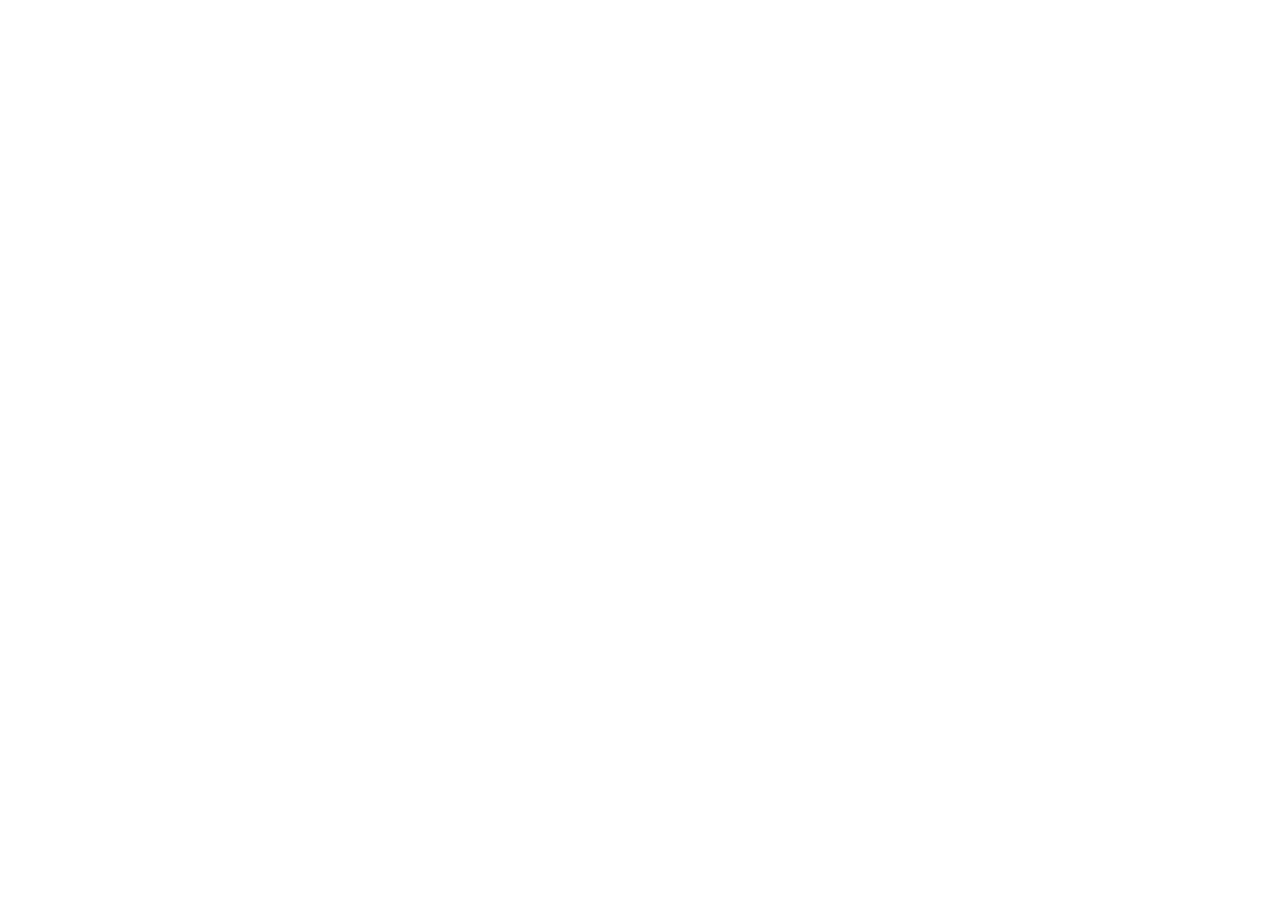
==== index.html @ 93b29252 "Create index.html" ====
<!DOCTYPE html>
<html lang="vi">
<head>
  <!-- Basic -->
  <meta charset="UTF-8" />
  <meta name="viewport" content="width=device-width, initial-scale=1.0" />
  <link rel="icon" type="image/png" href="https://sf-static.upanhlaylink.com/img/image_2026062330d16beadb8e49e645f57eea4432deee.jpg" />
  <!-- preload Google Font -->
  <link rel="preconnect" href="https://fonts.googleapis.com">
  <link rel="preconnect" href="https://fonts.gstatic.com" crossorigin>

  <link
    rel="preload"
    as="style"
    href="https://fonts.googleapis.com/css2?family=Poppins:wght@400;500;600;700&display=swap"
    onload="this.onload=null;this.rel='stylesheet'"
  >

  <noscript>
    <link
      rel="stylesheet"
      href="https://fonts.googleapis.com/css2?family=Poppins:wght@400;500;600;700&display=swap"
    >
  </noscript>
  
  <!-- SEO Utama -->
  <title>Nguyễn Việt Hoàng | Hai Phong Devil | Web Developer</title>
  <meta name="description" content="Website chính thức của Nguyễn Việt Hoàng (Hai Phong Devil). Web Developer chuyên nghiệp, quản lý hệ thống HOANGKUN STORE." />
  <meta name="keywords" content="Nguyễn Việt Hoàng, Hai Phong Devil, Hoangkun, Web Developer, HOANGKUN STORE" />
  <meta name="author" content="Nguyễn Việt Hoàng" />

  <!-- Theme / PWA -->
  <meta name="theme-color" content="#030014" />
  <meta name="mobile-web-app-capable" content="yes" />
  <meta name="apple-mobile-web-app-capable" content="yes" />
  <meta name="apple-mobile-web-app-status-bar-style" content="black-translucent" />

  <!-- Open Graph -->
  <meta property="og:type" content="website" />
  <meta property="og:url" content="https://hoangkun1207.github.io/Kunmmo/" />
  <meta property="og:title" content="Nguyễn Việt Hoàng | Web Developer" />
  <meta property="og:description" content="Portfolio và hệ thống quản lý source code HOANGKUN STORE." />
  <meta property="og:image" content="https://sf-static.upanhlaylink.com/img/image_2026062330d16beadb8e49e645f57eea4432deee.jpg" />

  <!-- Twitter -->
  <meta name="twitter:card" content="summary_large_image" />
  <meta name="twitter:url" content="https://hoangkun1207.github.io/Kunmmo/" />
  <meta name="twitter:title" content="Nguyễn Việt Hoàng | Web Developer" />
  <meta name="twitter:description" content="Website chính thức của Nguyễn Việt Hoàng." />
  <meta name="twitter:image" content="https://sf-static.upanhlaylink.com/img/image_2026062330d16beadb8e49e645f57eea4432deee.jpg" />

  <!-- Canonical -->
  <link rel="canonical" href="https://hoangkun1207.github.io/Kunmmo/" />

  <!-- Structured Data: Person -->
  <script type="application/ld+json">
  {
    "@context": "https://schema.org",
    "@type": "Person",
    "name": "Nguyễn Việt Hoàng",
    "url": "https://hoangkun1207.github.io/Kunmmo/",
    "image": "https://sf-static.upanhlaylink.com/img/image_2026062330d16beadb8e49e645f57eea4432deee.jpg",
    "jobTitle": "Web Developer",
    "description": "Người đứng sau hệ thống HOANGKUN STORE, chuyên thiết kế website và cung cấp mã nguồn kỹ thuật số.",
    "sameAs": [
      "https://github.com/Hoangkun1207"
    ]
  }
  </script>
</head>

<body>
  <header style="display:none">
    <h1>Nguyễn Việt Hoàng</h1>
    <p>
      Web Developer tại HOANGKUN STORE. Tôi chuyên phát triển các giải pháp web và hệ thống quản lý mã nguồn chuyên nghiệp.
    </p>
  </header>

  <div id="root"></div>

  <script type="module" src="/src/main.jsx"></script>
</body>
</html>
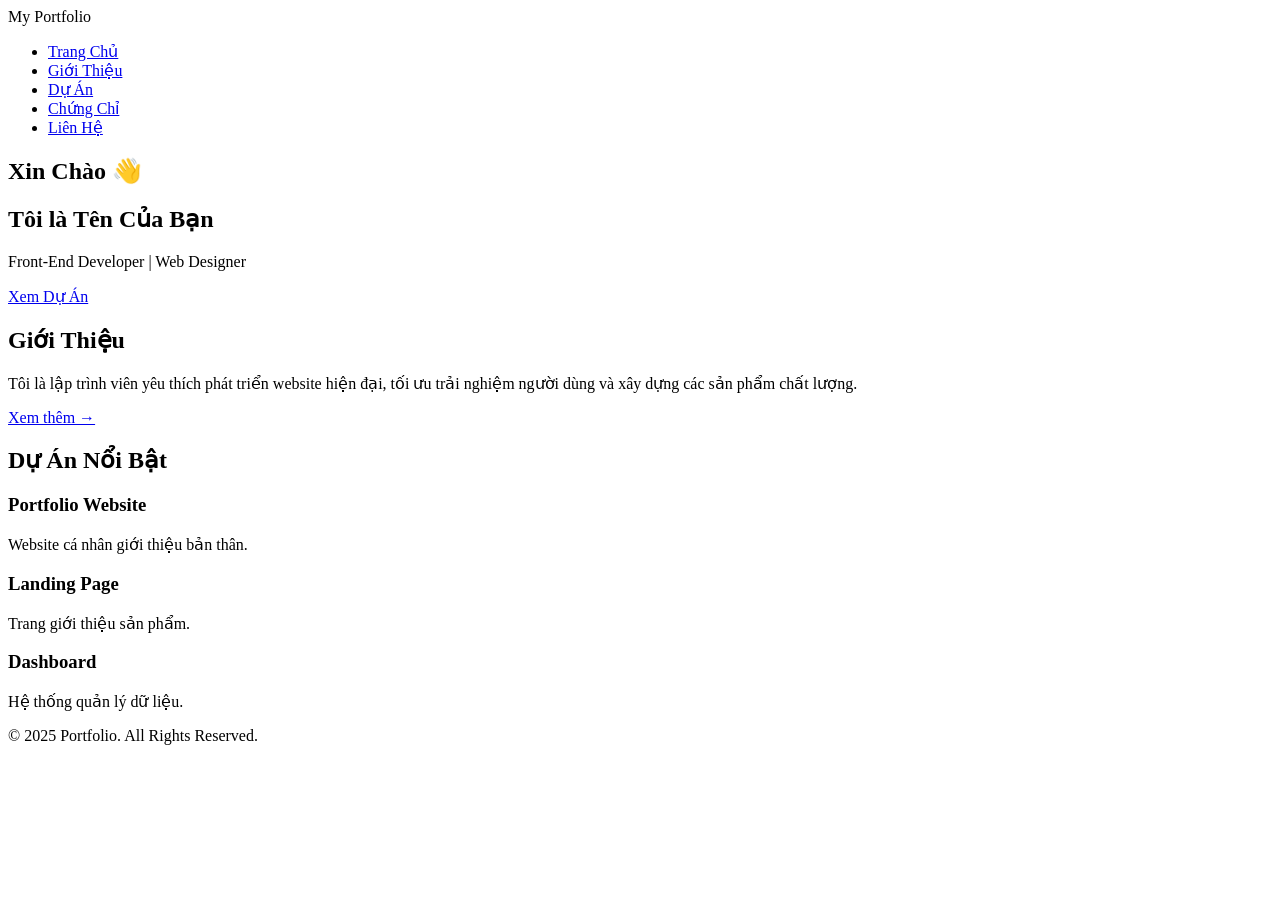
==== commit 0218fee9: "Update index.html" ====
--- a/index.html
+++ b/index.html
@@ -1,84 +1,86 @@
 <!DOCTYPE html>
 <html lang="vi">
 <head>
-  <!-- Basic -->
-  <meta charset="UTF-8" />
-  <meta name="viewport" content="width=device-width, initial-scale=1.0" />
-  <link rel="icon" type="image/png" href="https://sf-static.upanhlaylink.com/img/image_2026062330d16beadb8e49e645f57eea4432deee.jpg" />
-  <!-- preload Google Font -->
-  <link rel="preconnect" href="https://fonts.googleapis.com">
-  <link rel="preconnect" href="https://fonts.gstatic.com" crossorigin>
+    <meta charset="UTF-8">
+    <meta name="viewport" content="width=device-width, initial-scale=1.0">
+    <title>Portfolio Cá Nhân</title>
 
-  <link
-    rel="preload"
-    as="style"
-    href="https://fonts.googleapis.com/css2?family=Poppins:wght@400;500;600;700&display=swap"
-    onload="this.onload=null;this.rel='stylesheet'"
-  >
+    <link rel="stylesheet" href="css/style.css">
+</head>
+<body>
 
-  <noscript>
-    <link
-      rel="stylesheet"
-      href="https://fonts.googleapis.com/css2?family=Poppins:wght@400;500;600;700&display=swap"
-    >
-  </noscript>
-  
-  <!-- SEO Utama -->
-  <title>Nguyễn Việt Hoàng | Hai Phong Devil | Web Developer</title>
-  <meta name="description" content="Website chính thức của Nguyễn Việt Hoàng (Hai Phong Devil). Web Developer chuyên nghiệp, quản lý hệ thống HOANGKUN STORE." />
-  <meta name="keywords" content="Nguyễn Việt Hoàng, Hai Phong Devil, Hoangkun, Web Developer, HOANGKUN STORE" />
-  <meta name="author" content="Nguyễn Việt Hoàng" />
+    <!-- Navbar -->
+    <header>
+        <nav class="navbar">
+            <div class="logo">My Portfolio</div>
 
-  <!-- Theme / PWA -->
-  <meta name="theme-color" content="#030014" />
-  <meta name="mobile-web-app-capable" content="yes" />
-  <meta name="apple-mobile-web-app-capable" content="yes" />
-  <meta name="apple-mobile-web-app-status-bar-style" content="black-translucent" />
+            <ul class="nav-links">
+                <li><a href="index.html">Trang Chủ</a></li>
+                <li><a href="about.html">Giới Thiệu</a></li>
+                <li><a href="projects.html">Dự Án</a></li>
+                <li><a href="certificates.html">Chứng Chỉ</a></li>
+                <li><a href="contact.html">Liên Hệ</a></li>
+            </ul>
+        </nav>
+    </header>
 
-  <!-- Open Graph -->
-  <meta property="og:type" content="website" />
-  <meta property="og:url" content="https://hoangkun1207.github.io/Kunmmo/" />
-  <meta property="og:title" content="Nguyễn Việt Hoàng | Web Developer" />
-  <meta property="og:description" content="Portfolio và hệ thống quản lý source code HOANGKUN STORE." />
-  <meta property="og:image" content="https://sf-static.upanhlaylink.com/img/image_2026062330d16beadb8e49e645f57eea4432deee.jpg" />
+    <!-- Hero -->
+    <section class="hero">
+        <div class="hero-content">
+            <h1>Xin Chào 👋</h1>
+            <h2>Tôi là <span>Tên Của Bạn</span></h2>
+            <p>
+                Front-End Developer | Web Designer
+            </p>
 
-  <!-- Twitter -->
-  <meta name="twitter:card" content="summary_large_image" />
-  <meta name="twitter:url" content="https://hoangkun1207.github.io/Kunmmo/" />
-  <meta name="twitter:title" content="Nguyễn Việt Hoàng | Web Developer" />
-  <meta name="twitter:description" content="Website chính thức của Nguyễn Việt Hoàng." />
-  <meta name="twitter:image" content="https://sf-static.upanhlaylink.com/img/image_2026062330d16beadb8e49e645f57eea4432deee.jpg" />
+            <a href="projects.html" class="btn">
+                Xem Dự Án
+            </a>
+        </div>
+    </section>
 
-  <!-- Canonical -->
-  <link rel="canonical" href="https://hoangkun1207.github.io/Kunmmo/" />
+    <!-- About Preview -->
+    <section class="about-preview">
+        <h2>Giới Thiệu</h2>
 
-  <!-- Structured Data: Person -->
-  <script type="application/ld+json">
-  {
-    "@context": "https://schema.org",
-    "@type": "Person",
-    "name": "Nguyễn Việt Hoàng",
-    "url": "https://hoangkun1207.github.io/Kunmmo/",
-    "image": "https://sf-static.upanhlaylink.com/img/image_2026062330d16beadb8e49e645f57eea4432deee.jpg",
-    "jobTitle": "Web Developer",
-    "description": "Người đứng sau hệ thống HOANGKUN STORE, chuyên thiết kế website và cung cấp mã nguồn kỹ thuật số.",
-    "sameAs": [
-      "https://github.com/Hoangkun1207"
-    ]
-  }
-  </script>
-</head>
+        <p>
+            Tôi là lập trình viên yêu thích phát triển website hiện đại,
+            tối ưu trải nghiệm người dùng và xây dựng các sản phẩm chất lượng.
+        </p>
 
-<body>
-  <header style="display:none">
-    <h1>Nguyễn Việt Hoàng</h1>
-    <p>
-      Web Developer tại HOANGKUN STORE. Tôi chuyên phát triển các giải pháp web và hệ thống quản lý mã nguồn chuyên nghiệp.
-    </p>
-  </header>
+        <a href="about.html">Xem thêm →</a>
+    </section>
 
-  <div id="root"></div>
+    <!-- Project Preview -->
+    <section class="project-preview">
+        <h2>Dự Án Nổi Bật</h2>
 
-  <script type="module" src="/src/main.jsx"></script>
+        <div class="cards">
+
+            <div class="card">
+                <h3>Portfolio Website</h3>
+                <p>Website cá nhân giới thiệu bản thân.</p>
+            </div>
+
+            <div class="card">
+                <h3>Landing Page</h3>
+                <p>Trang giới thiệu sản phẩm.</p>
+            </div>
+
+            <div class="card">
+                <h3>Dashboard</h3>
+                <p>Hệ thống quản lý dữ liệu.</p>
+            </div>
+
+        </div>
+    </section>
+
+    <!-- Footer -->
+    <footer>
+        <p>© 2025 Portfolio. All Rights Reserved.</p>
+    </footer>
+
+    <script src="js/main.js"></script>
+
 </body>
 </html>
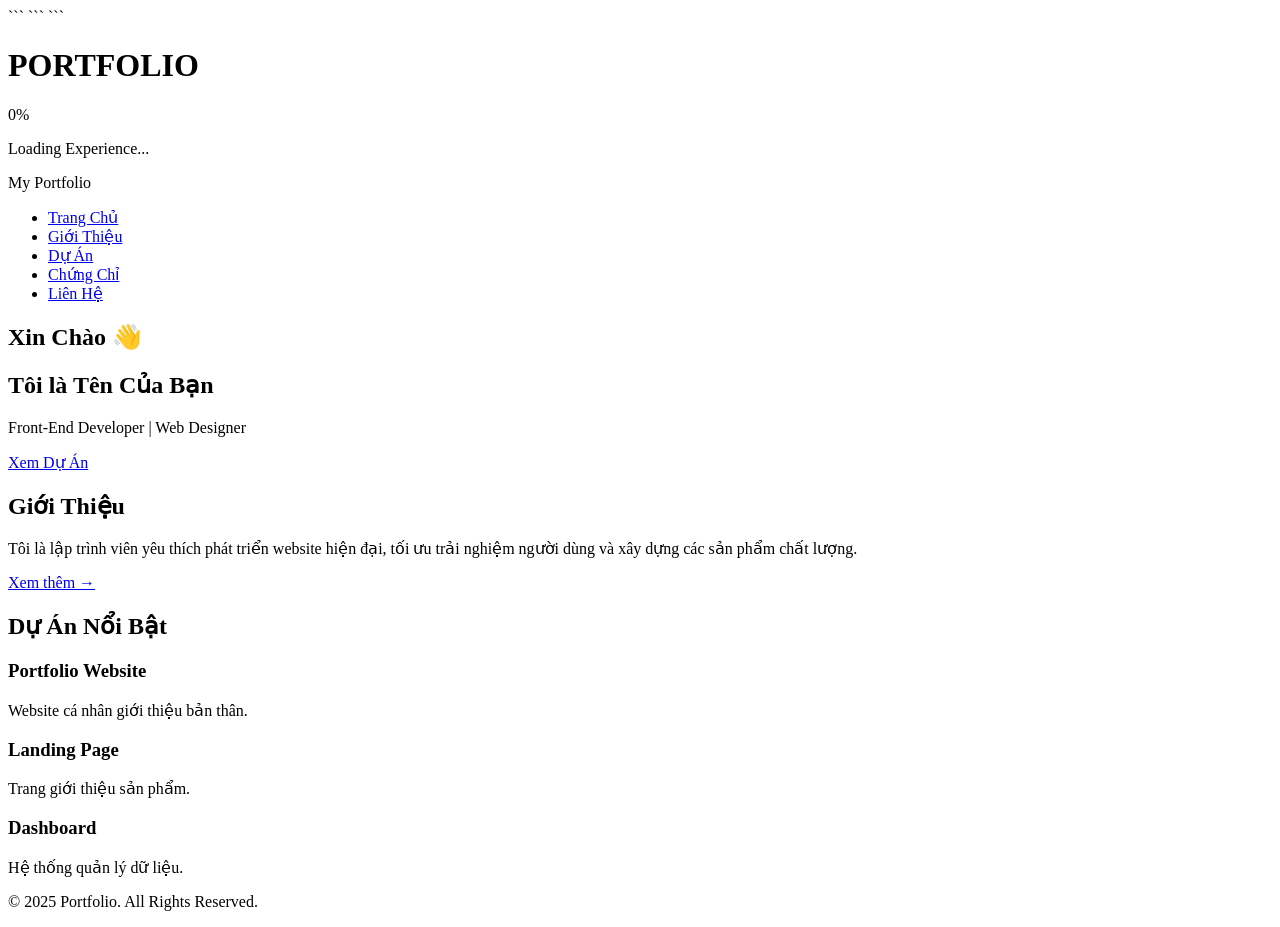
==== commit dc4d60e6: "Update index.html" ====
--- a/index.html
+++ b/index.html
@@ -1,18 +1,52 @@
 <!DOCTYPE html>
+
 <html lang="vi">
 <head>
     <meta charset="UTF-8">
     <meta name="viewport" content="width=device-width, initial-scale=1.0">
     <title>Portfolio Cá Nhân</title>
 
-    <link rel="stylesheet" href="css/style.css">
+```
+<link rel="stylesheet" href="css/style.css">
+```
+
 </head>
 <body>
+
+```
+<!-- LOADER -->
+<div id="loader">
+
+    <div class="logo-container">
+        <div class="ring"></div>
+        <div class="ring ring2"></div>
+
+        <h1 class="logo">
+            PORTFOLIO
+        </h1>
+    </div>
+
+    <div class="loading-bar">
+        <div class="progress"></div>
+    </div>
+
+    <div class="percent" id="percent">
+        0%
+    </div>
+
+    <p class="loading-text">
+        Loading Experience...
+    </p>
+
+</div>
+
+<!-- WEBSITE -->
+<div id="content">
 
     <!-- Navbar -->
     <header>
         <nav class="navbar">
-            <div class="logo">My Portfolio</div>
+            <div class="logo-nav">My Portfolio</div>
 
             <ul class="nav-links">
                 <li><a href="index.html">Trang Chủ</a></li>
@@ -28,7 +62,12 @@
     <section class="hero">
         <div class="hero-content">
             <h1>Xin Chào 👋</h1>
-            <h2>Tôi là <span>Tên Của Bạn</span></h2>
+
+            <h2>
+                Tôi là
+                <span>Tên Của Bạn</span>
+            </h2>
+
             <p>
                 Front-End Developer | Web Designer
             </p>
@@ -39,7 +78,7 @@
         </div>
     </section>
 
-    <!-- About Preview -->
+    <!-- About -->
     <section class="about-preview">
         <h2>Giới Thiệu</h2>
 
@@ -48,11 +87,14 @@
             tối ưu trải nghiệm người dùng và xây dựng các sản phẩm chất lượng.
         </p>
 
-        <a href="about.html">Xem thêm →</a>
+        <a href="about.html">
+            Xem thêm →
+        </a>
     </section>
 
-    <!-- Project Preview -->
+    <!-- Projects -->
     <section class="project-preview">
+
         <h2>Dự Án Nổi Bật</h2>
 
         <div class="cards">
@@ -73,14 +115,19 @@
             </div>
 
         </div>
+
     </section>
 
     <!-- Footer -->
     <footer>
-        <p>© 2025 Portfolio. All Rights Reserved.</p>
+        <p>
+            © 2025 Portfolio. All Rights Reserved.
+        </p>
     </footer>
 
-    <script src="js/main.js"></script>
+</div>
+
+<script src="js/main.js"></script>
 
 </body>
 </html>
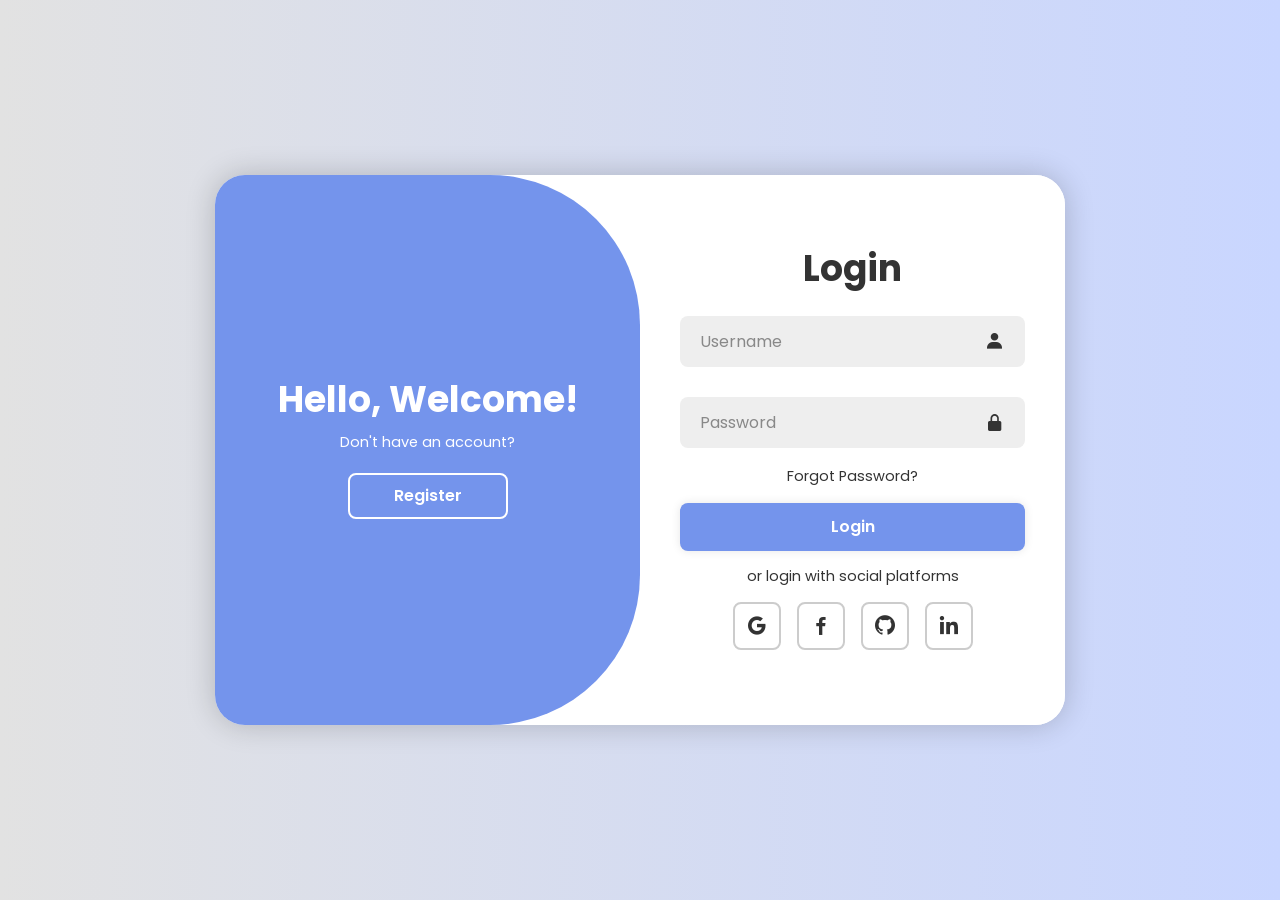
==== commit 0054ad94: "Rename SignUp_LogIn_Form.html to index.html" ====
--- a/index.html
+++ b/index.html
@@ -1,133 +1,82 @@
-<!DOCTYPE html>
-
-<html lang="vi">
-<head>
-    <meta charset="UTF-8">
-    <meta name="viewport" content="width=device-width, initial-scale=1.0">
-    <title>Portfolio Cá Nhân</title>
-
-```
-<link rel="stylesheet" href="css/style.css">
-```
-
-</head>
-<body>
-
-```
-<!-- LOADER -->
-<div id="loader">
-
-    <div class="logo-container">
-        <div class="ring"></div>
-        <div class="ring ring2"></div>
-
-        <h1 class="logo">
-            PORTFOLIO
-        </h1>
-    </div>
-
-    <div class="loading-bar">
-        <div class="progress"></div>
-    </div>
-
-    <div class="percent" id="percent">
-        0%
-    </div>
-
-    <p class="loading-text">
-        Loading Experience...
-    </p>
-
-</div>
-
-<!-- WEBSITE -->
-<div id="content">
-
-    <!-- Navbar -->
-    <header>
-        <nav class="navbar">
-            <div class="logo-nav">My Portfolio</div>
-
-            <ul class="nav-links">
-                <li><a href="index.html">Trang Chủ</a></li>
-                <li><a href="about.html">Giới Thiệu</a></li>
-                <li><a href="projects.html">Dự Án</a></li>
-                <li><a href="certificates.html">Chứng Chỉ</a></li>
-                <li><a href="contact.html">Liên Hệ</a></li>
-            </ul>
-        </nav>
-    </header>
-
-    <!-- Hero -->
-    <section class="hero">
-        <div class="hero-content">
-            <h1>Xin Chào 👋</h1>
-
-            <h2>
-                Tôi là
-                <span>Tên Của Bạn</span>
-            </h2>
-
-            <p>
-                Front-End Developer | Web Designer
-            </p>
-
-            <a href="projects.html" class="btn">
-                Xem Dự Án
-            </a>
-        </div>
-    </section>
-
-    <!-- About -->
-    <section class="about-preview">
-        <h2>Giới Thiệu</h2>
-
-        <p>
-            Tôi là lập trình viên yêu thích phát triển website hiện đại,
-            tối ưu trải nghiệm người dùng và xây dựng các sản phẩm chất lượng.
-        </p>
-
-        <a href="about.html">
-            Xem thêm →
-        </a>
-    </section>
-
-    <!-- Projects -->
-    <section class="project-preview">
-
-        <h2>Dự Án Nổi Bật</h2>
-
-        <div class="cards">
-
-            <div class="card">
-                <h3>Portfolio Website</h3>
-                <p>Website cá nhân giới thiệu bản thân.</p>
-            </div>
-
-            <div class="card">
-                <h3>Landing Page</h3>
-                <p>Trang giới thiệu sản phẩm.</p>
-            </div>
-
-            <div class="card">
-                <h3>Dashboard</h3>
-                <p>Hệ thống quản lý dữ liệu.</p>
-            </div>
-
-        </div>
-
-    </section>
-
-    <!-- Footer -->
-    <footer>
-        <p>
-            © 2025 Portfolio. All Rights Reserved.
-        </p>
-    </footer>
-
-</div>
-
-<script src="js/main.js"></script>
-
-</body>
-</html>
+<!DOCTYPE html>
+<html lang="en">
+<head>
+    <meta charset="UTF-8">
+    <meta name="viewport" content="width=device-width, initial-scale=1.0">
+    <title>Login/Signup Form</title>
+    <link rel="stylesheet" href="SignUp_LogIn_Form.css">
+    <link href='https://unpkg.com/boxicons@2.1.4/css/boxicons.min.css' rel='stylesheet'>
+</head>
+  <body>
+
+    <!-- credits to the writter @leonam-silva-de-souza -->
+      <div class="container">
+          <div class="form-box login">
+              <form action="#">
+                  <h1>Login</h1>
+                  <div class="input-box">
+                      <input type="text" placeholder="Username" required>
+                      <i class='bx bxs-user'></i>
+                  </div>
+                  <div class="input-box">
+                      <input type="password" placeholder="Password" required>
+                      <i class='bx bxs-lock-alt' ></i>
+                  </div>
+                  <div class="forgot-link">
+                      <a href="#">Forgot Password?</a>
+                  </div>
+                  <button type="submit" class="btn">Login</button>
+                  <p>or login with social platforms</p>
+                  <div class="social-icons">
+                      <a href="#"><i class='bx bxl-google' ></i></a>
+                      <a href="#"><i class='bx bxl-facebook' ></i></a>
+                      <a href="#"><i class='bx bxl-github' ></i></a>
+                      <a href="#"><i class='bx bxl-linkedin' ></i></a>
+                  </div>
+              </form>
+          </div>
+
+          <div class="form-box register">
+              <form action="#">
+                  <h1>Registration</h1>
+                  <div class="input-box">
+                      <input type="text" placeholder="Username" required>
+                      <i class='bx bxs-user'></i>
+                  </div>
+                  <div class="input-box">
+                      <input type="email" placeholder="Email" required>
+                      <i class='bx bxs-envelope' ></i>
+                  </div>
+                  <div class="input-box">
+                      <input type="password" placeholder="Password" required>
+                      <i class='bx bxs-lock-alt' ></i>
+                  </div>
+                  <button type="submit" class="btn">Register</button>
+                  <p>or register with social platforms</p>
+                  <div class="social-icons">
+                      <a href="#"><i class='bx bxl-google' ></i></a>
+                      <a href="#"><i class='bx bxl-facebook' ></i></a>
+                      <a href="#"><i class='bx bxl-github' ></i></a>
+                      <a href="#"><i class='bx bxl-linkedin' ></i></a>
+                  </div>
+              </form>
+          </div>
+
+          <div class="toggle-box">
+              <div class="toggle-panel toggle-left">
+                  <h1>Hello, Welcome!</h1>
+                  <p>Don't have an account?</p>
+                  <button class="btn register-btn">Register</button>
+              </div>
+
+              <div class="toggle-panel toggle-right">
+                  <h1>Welcome Back!</h1>
+                  <p>Already have an account?</p>
+                  <button class="btn login-btn">Login</button>
+              </div>
+          </div>
+      </div>
+
+      <script src="SignUp_LogIn_Form.js"></script>
+  </body>
+</html>
--- a/SignUp_LogIn_Form.css
+++ b/SignUp_LogIn_Form.css
@@ -0,0 +1,239 @@
+@import url('https://fonts.googleapis.com/css2?family=Poppins:ital,wght@0,100;0,200;0,300;0,400;0,500;0,600;0,700;0,800;0,900;1,100;1,200;1,300;1,400;1,500;1,600;1,700;1,800;1,900&display=swap');
+
+*{
+    margin: 0;
+    padding: 0;
+    box-sizing: border-box;
+    font-family: "Poppins", sans-serif;
+    text-decoration: none;
+    list-style: none;
+}
+
+body{
+    display: flex;
+    justify-content: center;
+    align-items: center;
+    min-height: 100vh;
+    background: linear-gradient(90deg, #e2e2e2, #c9d6ff);
+}
+
+.container{
+    position: relative;
+    width: 850px;
+    height: 550px;
+    background: #fff;
+    margin: 20px;
+    border-radius: 30px;
+    box-shadow: 0 0 30px rgba(0, 0, 0, .2);
+    overflow: hidden;
+}
+
+    .container h1{
+        font-size: 36px;
+        margin: -10px 0;
+    }
+
+    .container p{
+        font-size: 14.5px;
+        margin: 15px 0;
+    }
+
+form{ width: 100%; }
+
+.form-box{
+    position: absolute;
+    right: 0;
+    width: 50%;
+    height: 100%;
+    background: #fff;
+    display: flex;
+    align-items: center;
+    color: #333;
+    text-align: center;
+    padding: 40px;
+    z-index: 1;
+    transition: .6s ease-in-out 1.2s, visibility 0s 1s;
+}
+
+    .container.active .form-box{ right: 50%; }
+
+    .form-box.register{ visibility: hidden; }
+        .container.active .form-box.register{ visibility: visible; }
+
+.input-box{
+    position: relative;
+    margin: 30px 0;
+}
+
+    .input-box input{
+        width: 100%;
+        padding: 13px 50px 13px 20px;
+        background: #eee;
+        border-radius: 8px;
+        border: none;
+        outline: none;
+        font-size: 16px;
+        color: #333;
+        font-weight: 500;
+    }
+
+        .input-box input::placeholder{
+            color: #888;
+            font-weight: 400;
+        }
+    
+    .input-box i{
+        position: absolute;
+        right: 20px;
+        top: 50%;
+        transform: translateY(-50%);
+        font-size: 20px;
+    }
+
+.forgot-link{ margin: -15px 0 15px; }
+    .forgot-link a{
+        font-size: 14.5px;
+        color: #333;
+    }
+
+.btn{
+    width: 100%;
+    height: 48px;
+    background: #7494ec;
+    border-radius: 8px;
+    box-shadow: 0 0 10px rgba(0, 0, 0, .1);
+    border: none;
+    cursor: pointer;
+    font-size: 16px;
+    color: #fff;
+    font-weight: 600;
+}
+
+.social-icons{
+    display: flex;
+    justify-content: center;
+}
+
+    .social-icons a{
+        display: inline-flex;
+        padding: 10px;
+        border: 2px solid #ccc;
+        border-radius: 8px;
+        font-size: 24px;
+        color: #333;
+        margin: 0 8px;
+    }
+
+.toggle-box{
+    position: absolute;
+    width: 100%;
+    height: 100%;
+}
+
+    .toggle-box::before{
+        content: '';
+        position: absolute;
+        left: -250%;
+        width: 300%;
+        height: 100%;
+        background: #7494ec;
+        /* border: 2px solid red; */
+        border-radius: 150px;
+        z-index: 2;
+        transition: 1.8s ease-in-out;
+    }
+
+        .container.active .toggle-box::before{ left: 50%; }
+
+.toggle-panel{
+    position: absolute;
+    width: 50%;
+    height: 100%;
+    /* background: seagreen; */
+    color: #fff;
+    display: flex;
+    flex-direction: column;
+    justify-content: center;
+    align-items: center;
+    z-index: 2;
+    transition: .6s ease-in-out;
+}
+
+    .toggle-panel.toggle-left{ 
+        left: 0;
+        transition-delay: 1.2s; 
+    }
+        .container.active .toggle-panel.toggle-left{
+            left: -50%;
+            transition-delay: .6s;
+        }
+
+    .toggle-panel.toggle-right{ 
+        right: -50%;
+        transition-delay: .6s;
+    }
+        .container.active .toggle-panel.toggle-right{
+            right: 0;
+            transition-delay: 1.2s;
+        }
+
+    .toggle-panel p{ margin-bottom: 20px; }
+
+    .toggle-panel .btn{
+        width: 160px;
+        height: 46px;
+        background: transparent;
+        border: 2px solid #fff;
+        box-shadow: none;
+    }
+
+@media screen and (max-width: 650px){
+    .container{ height: calc(100vh - 40px); }
+
+    .form-box{
+        bottom: 0;
+        width: 100%;
+        height: 70%;
+    }
+
+        .container.active .form-box{
+            right: 0;
+            bottom: 30%;
+        }
+
+    .toggle-box::before{
+        left: 0;
+        top: -270%;
+        width: 100%;
+        height: 300%;
+        border-radius: 20vw;
+    }
+
+        .container.active .toggle-box::before{
+            left: 0;
+            top: 70%;
+        }
+
+        .container.active .toggle-panel.toggle-left{
+            left: 0;
+            top: -30%;
+        }
+
+    .toggle-panel{ 
+        width: 100%;
+        height: 30%;
+    }
+        .toggle-panel.toggle-left{ top: 0; }
+        .toggle-panel.toggle-right{
+            right: 0;
+            bottom: -30%;
+        }
+
+            .container.active .toggle-panel.toggle-right{ bottom: 0; }
+}
+
+@media screen and (max-width: 400px){
+    .form-box { padding: 20px; }
+
+    .toggle-panel h1{font-size: 30px; }
+}
